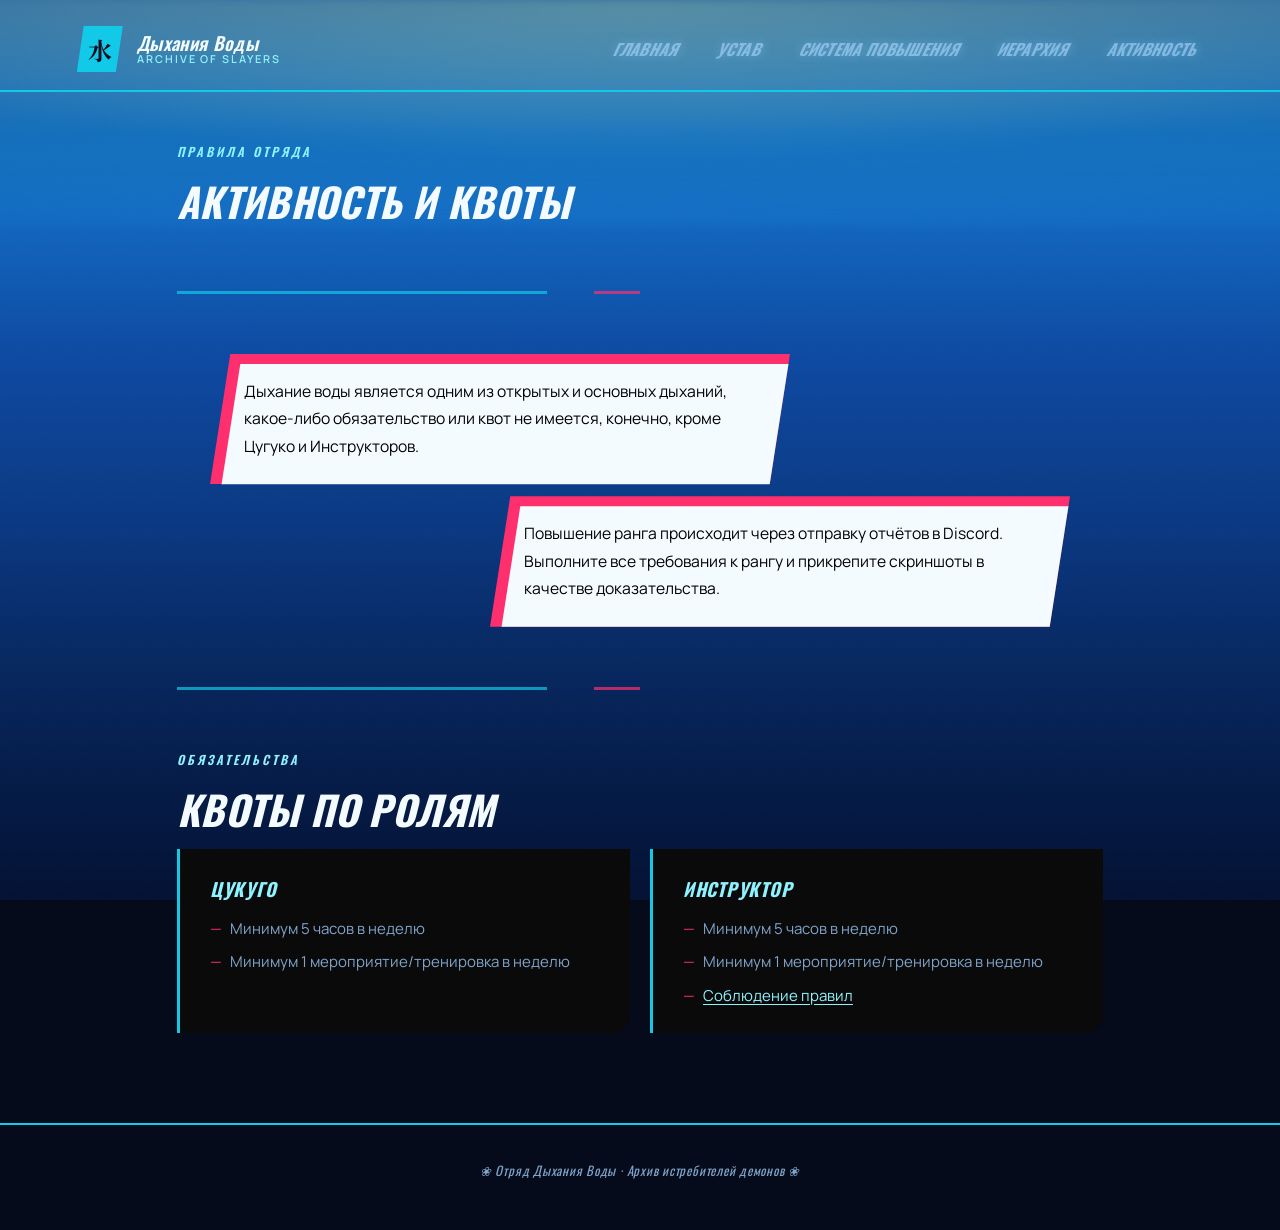
==== activity.html @ cb14189d "Add files via upload" ====
<!DOCTYPE html>
<html lang="ru">
<head>
<meta charset="UTF-8">
<meta name="viewport" content="width=device-width, initial-scale=1.0">
<title>Активность | Отряд Дыхания Воды</title>
<link rel="stylesheet" href="style.css">
</head>
<body>

<div class="p3-bg">
  <div class="water-surface"></div>
  <div class="water-glow"></div>

  <div class="p3-shard shard-pink" style="left: 15%; top: 60%; --size: 18px; --delay: 0s; --dur: 7s;"></div>
  <div class="p3-shard shard-blue" style="left: 25%; top: 30%; --size: 24px; --delay: -2s; --dur: 9s;"></div>
  <div class="p3-shard shard-purple" style="left: 45%; top: 75%; --size: 14px; --delay: -4s; --dur: 6s;"></div>
  <div class="p3-shard shard-pink" style="left: 65%; top: 20%; --size: 22px; --delay: -1s; --dur: 11s;"></div>
  <div class="p3-shard shard-blue" style="left: 80%; top: 55%; --size: 16px; --delay: -5s; --dur: 8s;"></div>
  <div class="p3-shard shard-purple" style="left: 90%; top: 15%; --size: 28px; --delay: -3s; --dur: 12s;"></div>
</div>

<header>
  <div class="brand">
    <div class="kanji jp-mark">水</div>
    <div class="brand-text">
      <div class="title">Дыхания Воды</div>
      <div class="sub">Archive of Slayers</div>
    </div>
  </div>
  <nav>
    <a class="nav-btn" href="index.html">Главная</a>
    <a class="nav-btn" href="https://project23303446.tilda.ws/" target="_blank" rel="noopener">Устав</a>
    <a class="nav-btn" href="promotion.html">Система повышения</a>
    <a class="nav-btn" href="hierarchy.html">Иерархия</a>
    <a class="nav-btn current" href="activity.html">Активность</a>
  </nav>
</header>

<main>

  <section style="padding-top:50px;">
    <div class="eyebrow">Правила отряда</div>
    <h1 class="section-title">Активность и квоты</h1>
  </section>

  <div class="divider"></div>

  <section>
    <div class="activity-blocks">
      <!-- БЛОК 1 — СЛЕВА -->
      <div class="p3-textblock p3-textblock-left">
        Дыхание воды является одним из открытых и основных дыханий, какое-либо обязательство или квот не имеется, конечно, кроме Цугуко и Инструкторов.
      </div>

      <!-- БЛОК 2 — СПРАВА (чуть выше и ближе) -->
      <div class="p3-textblock p3-textblock-right" style="margin-top:-8px;">
        Повышение ранга происходит через отправку отчётов в Discord. Выполните все требования к рангу и прикрепите скриншоты в качестве доказательства.
      </div>
    </div>
  </section>

  <div class="divider"></div>

  <section>
    <div class="eyebrow">Обязательства</div>
    <h2 class="section-title">Квоты по ролям</h2>
    <div class="role-grid">
      <div class="role-panel">
        <h3>Цукуго</h3>
        <ul>
          <li>Минимум 5 часов в неделю</li>
          <li>Минимум 1 мероприятие/тренировка в неделю</li>
        </ul>
      </div>
      <div class="role-panel">
        <h3>Инструктор</h3>
        <ul>
          <li>Минимум 5 часов в неделю</li>
          <li>Минимум 1 мероприятие/тренировка в неделю</li>
          <li><a href="https://project23303446.tilda.ws/page127475856.html" target="_blank" rel="noopener">Соблюдение правил</a></li>
        </ul>
      </div>
    </div>
  </section>

</main>

<footer>❀ Отряд Дыхания Воды · Архив истребителей демонов ❀</footer>

</body>
</html>
---- style.css ----
@import url('https://fonts.googleapis.com/css2?family=Oswald:wght@400;500;600;700&family=Manrope:wght@400;500;600;700;800&family=Noto+Serif+JP:wght@500;700&display=swap');

:root{
  --void:#050b1a;
  --deep:#0a1e42;
  --panel:#0d2851;
  --navy-block:#0a2a6b;
  --cyan:#12c9e8;
  --cyan-bright:#8ff2ff;
  --white:#f4fbff;
  --pink:#ff2f6e;
  --mist:#7fa3c9;
  --line:rgba(140,220,240,0.18);
  --glow:0 0 40px rgba(18,201,232,0.35);
  --radius:0px;
  --skew:-9deg;

  --foam:var(--white);
  --foam-bright:var(--white);
  --water-light:var(--cyan-bright);
  --water:var(--cyan);
}

*{box-sizing:border-box;}
html{scroll-behavior:smooth;}
body{
  margin:0;
  background: var(--void);
  color:var(--mist);
  font-family:'Manrope',sans-serif;
  min-height:100vh;
  overflow-x:hidden;
  position:relative;
}

body::before{
  content:"";
  position:fixed;
  inset:0;
  pointer-events:none;
  z-index:2;
  background:repeating-linear-gradient(
    115deg,
    rgba(255,255,255,0.012) 0px,
    rgba(255,255,255,0.012) 1px,
    transparent 2px,
    transparent 4px
  );
  mix-blend-mode:overlay;
}

body::after{
  content:"";
  position:fixed;
  inset:0;
  z-index:0;
  pointer-events:none;
  background:linear-gradient(180deg, rgba(3,9,22,0.4) 0%, rgba(3,9,22,0.1) 25%, rgba(3,9,22,0.15) 60%, rgba(3,9,22,0.4) 100%);
}

h1,h2,h3{
  font-family:'Oswald',sans-serif;
  color:var(--white);
  margin:0;
  text-transform:uppercase;
  letter-spacing:.01em;
  font-style:italic;
}

.jp-mark{
  font-family:'Noto Serif JP',serif;
  font-style:normal;
}

a{color:inherit;text-decoration:none;}

/* ============ АУТЕНТИЧНЫЙ ФОН PERSONA 3 RELOAD ============ */
.p3-bg {
  position: fixed;
  inset: 0;
  z-index: -2;
  overflow: hidden;
  background: linear-gradient(180deg, #1fa2ff 0%, #1053b5 40%, #051949 100%);
  pointer-events: none;
}

.water-surface {
  position: absolute;
  top: 0;
  left: -50%;
  width: 200%;
  height: 25vh;
  background: radial-gradient(ellipse at top, rgba(142, 241, 255, 0.7) 0%, rgba(31, 162, 255, 0.3) 50%, transparent 100%);
  filter: blur(4px);
  animation: water-ripple 12s ease-in-out infinite alternate;
  transform-origin: center top;
}

.water-glow {
  position: absolute;
  top: 0;
  left: 0;
  width: 100%;
  height: 15vh;
  background: linear-gradient(180deg, rgba(255,255,255,0.4) 0%, rgba(31,162,255,0) 100%);
  opacity: 0.6;
  animation: pulse-glow 4s ease-in-out infinite alternate;
}

@keyframes water-ripple {
  0% { transform: scaleX(1) skewX(-5deg) translateY(0); }
  50% { transform: scaleX(1.1) skewX(5deg) translateY(-10px); }
  100% { transform: scaleX(0.9) skewX(-3deg) translateY(-5px); }
}

@keyframes pulse-glow {
  0% { opacity: 0.4; }
  100% { opacity: 0.7; }
}

/* ============ ГЕОМЕТРИЧЕСКИЕ ОСКОЛКИ СТЕКЛА ============ */
.p3-shard {
  position: absolute;
  width: var(--size);
  height: calc(var(--size) * 1.3);
  background: currentColor;
  animation: float-shard var(--dur) linear infinite;
  animation-delay: var(--delay);
  opacity: 0;
}

.shard-pink { color: rgba(255, 33, 144, 0.65); clip-path: polygon(30% 0%, 100% 40%, 70% 100%, 0% 70%); }
.shard-blue { color: rgba(0, 221, 255, 0.6); clip-path: polygon(50% 0%, 100% 100%, 0% 80%); }
.shard-purple { color: rgba(160, 32, 240, 0.55); clip-path: polygon(0% 20%, 80% 0%, 100% 70%, 20% 100%); }

@keyframes float-shard {
  0% { transform: translateY(120vh) rotate(0deg) rotateX(0deg); opacity: 0; }
  10% { opacity: 1; }
  85% { opacity: 1; }
  100% { transform: translateY(-20vh) rotate(360deg) rotateX(180deg); opacity: 0; }
}

header{
  display:flex;
  align-items:center;
  justify-content:space-between;
  padding:26px 6vw 18px;
  border-bottom:2px solid var(--cyan);
  flex-wrap:wrap;
  gap:18px;
  position:relative;
  z-index:3;
}
.brand{
  display:flex;
  align-items:center;
  gap:14px;
}
.brand .kanji{
  font-size:1.5rem;
  color:var(--void);
  width:46px;height:46px;
  display:flex;align-items:center;justify-content:center;
  background:var(--cyan);
  clip-path:polygon(15% 0, 100% 0, 85% 100%, 0 100%);
  font-weight:700;
}
.brand-text{line-height:1.1;}
.brand-text .title{
  font-family:'Oswald',sans-serif;
  font-style:italic;
  font-weight:600;
  font-size:1.15rem;
  color:var(--white);
  letter-spacing:.02em;
}
.brand-text .sub{font-size:0.68rem;color:var(--cyan-bright);letter-spacing:.18em;text-transform:uppercase;font-weight:600;}

nav{display:flex;gap:26px;flex-wrap:wrap;align-items:center;}
.nav-btn{
  position:relative;
  isolation:isolate;
  padding:10px 6px;
  border:none;
  background:none;
  color:rgba(170,215,250,0.6);
  font-family:'Oswald',sans-serif;
  font-style:italic;
  font-weight:700;
  font-size:1rem;
  letter-spacing:.02em;
  text-transform:uppercase;
  text-shadow:0 0 10px rgba(140,205,255,0.45);
  transform:skewX(-12deg);
  display:inline-block;
  transition:color .22s ease, transform .3s cubic-bezier(.22,.9,.3,1.2), text-shadow .22s ease;
  cursor:pointer;
}
.nav-btn::before,
.nav-btn::after{
  content:"";
  position:absolute;
  z-index:-1;
  opacity:0;
  transform:scaleX(0);
  transform-origin:0% 50%;
  transition:transform .34s cubic-bezier(.22,.9,.3,1.2), opacity .2s ease;
  pointer-events:none;
}
.nav-btn::before{
  inset:-16px -48px -14px -22px;
  background:var(--pink);
  clip-path:polygon(0% 0%, 0% 100%, 100% 50%);
}
.nav-btn::after{
  inset:-10px -40px -8px -16px;
  background:var(--white);
  clip-path:polygon(0% 0%, 0% 100%, 100% 50%);
  transition-delay:.03s;
}
.nav-btn:hover{
  color:#0a0a0a;
  text-shadow:none;
  transform:skewX(-12deg) scale(1.22);
}
.nav-btn:hover::before,
.nav-btn:hover::after{
  opacity:1;
  transform:scaleX(1);
}

main{max-width:1080px;margin:0 auto;padding:0 6vw 90px;position:relative;z-index:1;}
.eyebrow{
  font-family:'Oswald',sans-serif;
  font-style:italic;
  font-size:0.78rem;
  letter-spacing:.24em;
  text-transform:uppercase;
  color:var(--cyan-bright);
  margin-bottom:10px;
  font-weight:600;
}
.section-title{font-size:clamp(1.7rem,3.4vw,2.5rem);margin-bottom:8px;}
.section-desc{color:var(--mist);max-width:620px;margin-bottom:36px;line-height:1.6;font-style:normal;}

.divider{
  height:3px;
  margin:60px 0;
  background:linear-gradient(90deg, var(--cyan) 0%, var(--cyan) 40%, transparent 40%, transparent 45%, var(--pink) 45%, var(--pink) 50%, transparent 50%);
  opacity:0.7;
}

footer{
  text-align:center;
  padding:36px 20px 50px;
  color:var(--mist);
  font-size:0.8rem;
  border-top:2px solid var(--cyan);
  letter-spacing:.06em;
  font-family:'Oswald',sans-serif;
  font-style:italic;
  position:relative;
  z-index:1;
}

.panel{
  background:#0a0a0a;
  color:#f4fbff;
  border:none;
  border-radius:8px;
  padding:24px 28px 20px;
  position:relative;
  z-index:1;
  overflow:visible;
  transition:background .2s ease, color .2s ease;
}
.panel::after{
  content:"";
  position:absolute;
  inset:0;
  background:#fbfeff;
  border-radius:inherit;
  transform:translate(5px,5px);
  z-index:-1;
  opacity:0;
  transition:opacity .25s ease, transform .25s ease;
}
.panel:hover{background:var(--pillar-color, #e6222f);color:#0a0d14;}
.panel:hover::after{opacity:1;}
.panel h3{font-style:italic;}
.pillar-card{
  display:flex;
  align-items:center;
  justify-content:space-between;
  gap:12px;
}
.pillar-icon{
  font-size:1.4rem;
  flex-shrink:0;
  opacity:0.9;
}

.forms-grid{
  display:grid;
  grid-template-columns:repeat(auto-fill,minmax(230px,1fr));
  gap:16px;
  align-items:start;
}
.form-card{
  background:linear-gradient(120deg, rgba(13,40,81,0.75), rgba(10,30,66,0.45));
  border-left:3px solid var(--cyan);
  padding:22px 26px;
  clip-path:polygon(0 0, 100% 0, 100% 94%, 97% 100%, 0 100%);
  transition:border-color .25s ease, background .25s ease;
  cursor:default;
}
.form-card:hover{
  border-left-color:var(--pink);
  background:linear-gradient(120deg, rgba(18,58,105,0.85), rgba(13,40,81,0.55));
}
.form-head{
  color:var(--white);
  font-weight:600;
  font-size:0.98rem;
}
.form-head strong{color:var(--cyan-bright);margin-right:6px;}
.form-desc{
  max-height:0;
  opacity:0;
  overflow:hidden;
  margin-top:0;
  color:var(--mist);
  font-size:0.86rem;
  line-height:1.65;
  font-style:normal;
  transition:max-height .45s ease, opacity .35s ease, margin-top .35s ease;
}
.form-card:hover .form-desc{
  max-height:260px;
  opacity:1;
  margin-top:12px;
}

@media (max-width:640px){
  header{padding:22px 5vw 16px;}
  main{padding:0 5vw 70px;}
  .nav-btn{padding:6px 3px;font-size:0.86rem;}
  nav{gap:18px;}
}

/* ============ РАНГОВЫЕ КАРТОЧКИ ============ */
.scatter-wrap{
  position:relative;
  margin:70px 0;
  display:flex;
  flex-direction:column;
  gap:34px;
}
.rank-card3{
  width:min(430px,94%);
  background:linear-gradient(180deg,#fbfeff,#eaf5fb);
  box-shadow:0 18px 40px rgba(0,0,0,0.35);
  position:relative;
  padding-top:12px;
}
.rank-card3.tilt-a{transform:rotate(-2.2deg);}
.rank-card3.tilt-b{transform:rotate(1.6deg);}
.rank-card3.tilt-c{transform:rotate(-1.2deg);}
.rank-card3.tilt-a .card-tasks{transform:rotate(2.2deg);}
.rank-card3.tilt-b .card-tasks{transform:rotate(-1.6deg);}
.rank-card3.tilt-c .card-tasks{transform:rotate(1.2deg);}
.scatter-l{margin-right:auto;}
.scatter-r{margin-left:auto;}

.cb-corner, .cb-flag, .cb-flag2 { display: none !important; }

.card-black{
  position: relative !important;
  background: linear-gradient(100deg,#050505,#161616) !important;
  padding: 14px 26px 30px !important;
  cursor: pointer;
  user-select: none;
  display: flex;
  align-items: flex-start;
  gap: 12px;
  clip-path: none !important; 
  border-radius: 0 !important;
  z-index: 2;
  margin-top: -4px;
  overflow: visible !important;
}

.card-black::after {
  content: "";
  position: absolute;
  bottom: -31px; 
  left: 30px;    
  width: 210px;  
  height: 90px; 
  background: #090909; 
  transform: rotate(-18deg);
  pointer-events: none;
  z-index: -1; 
}

.cb-arrow{
  width: 0 !important;
  height: 0 !important;
  flex-shrink: 0;
  border: none !important;
  background: transparent !important;
  border-left: 12px solid transparent !important;
  border-right: 12px solid transparent !important;
  border-top: 18px solid var(--pink) !important;
  transition: transform .3s ease;
  cursor: pointer;
  padding: 0;
  position: absolute !important;
  right: 6px !important;
  top: 12px !important;
  margin: 0 !important;
  z-index: 5;
}
.rank-card3.open .cb-arrow{ transform: rotate(180deg) !important; }

.cb-ico{color:var(--cyan);font-size:1.1rem;flex-shrink:0;margin-top:2px;}
.cb-title{flex:1;text-align:center;}
.cb-title b{
  display:block;
  font-family:'Oswald',sans-serif;
  font-style:italic;
  font-weight:700;
  font-size:1.15rem;
  color:var(--white);
  text-transform:uppercase;
}
.cb-cd{
  display:block;
  font-family:'Manrope',sans-serif;
  font-size:0.7rem;
  color:var(--cyan-bright);
  letter-spacing:.05em;
  margin-top:3px;
}

.card-white{padding:22px 26px 6px;}
.rank-row{display:flex;align-items:baseline;justify-content:center;gap:12px;}
.rank-name2{
  font-family:'Oswald',sans-serif;
  font-style:italic;
  font-weight:700;
  font-size:1.5rem;
  color:#0a0d14;
  text-transform:uppercase;
}
.rank-tag2{
  font-family:'Oswald',sans-serif;
  font-style:italic;
  font-weight:700;
  font-size:1.4rem;
  letter-spacing:.04em;
  color:#0a0d14;
}
.rank-stars-row{
  display:flex;
  align-items:center;
  justify-content:center;
  gap:14px;
  margin-top:4px;
}
.star-filled{color:#3a4753;letter-spacing:3px;font-size:1.5rem;}
.star-empty{color:#b6bfc8;letter-spacing:3px;font-size:1.5rem;}
.rank-num2{
  font-family:'Oswald',sans-serif;
  font-style:italic;
  font-weight:700;
  font-size:1.9rem;
  color:#0a0d14;
}

.card-tasks{
  max-height:0;
  overflow:hidden;
  transition:max-height .45s ease;
}
.rank-card3.open .card-tasks{max-height:800px;}

.task-row{
  padding:12px 4px;
  border-top:1px solid rgba(10,40,80,0.1);
}
.tb-main{
  display:flex;
  align-items:stretch;
  gap:14px;
}
.task-pill{
  position:relative;
  background:rgb(7,86,241);
  color:var(--white);
  overflow: hidden;
  clip-path:polygon(14% 0,100% 0,84% 100%,0 100%);
  padding:14px 22px 10px 22px;
  display:flex;
  align-items:center;
  gap:9px;
  flex-shrink:0;
  min-width:140px;
  z-index: 2;
}

/* Скрываем лишнюю цифру слева */
.task-pill .tb-num-in {
  display: none !important;
}

.task-pill .frac{
  font-family:'Oswald',sans-serif;
  font-style:italic;
  font-weight:700;
  font-size:1.35rem;
}
.task-pill .sun-tri{
  width:20px;height:18px;
  background:var(--white);
  clip-path:polygon(0 0,100% 0,50% 100%);
  flex-shrink:0;
  display:flex;
  align-items:flex-start;
  justify-content:center;
  padding-top:1px;
}
.task-pill .sun-tri span{color:#d81c2e;font-size:0.62rem;font-weight:800;line-height:1;}
.task-pill .tmoon{
  width:18px;height:18px;
  border-radius:50%;
  background:radial-gradient(circle at 65% 50%, #0a0a0a 55%, #f4e04d 58%);
  flex-shrink:0;
  margin-left:auto;
}
.task-text-wrap{flex:1;min-width:0;}

.tt-tag{
  display:block;
  width:calc(100% + 45px);
  box-sizing:border-box;
  background:#0a0a0a;
  color:#eaf6fb;
  font-size:0.7rem;
  letter-spacing:.1em;
  padding: 2px 12px 2px 20px;
  margin-bottom:5px;
  font-family:'Manrope',sans-serif;
  margin-left: -30px;
  clip-path: none;
}
.task-text{
  background:var(--white);
  color:#0a0d14;
  padding:8px 14px;
  font-family:'Oswald',sans-serif;
  font-style:italic;
  font-weight:700;
  font-size:0.92rem;
  line-height:1.3;
}

.diag-glint{
  position:relative;
  height:0;
}
.diag-glint span{
  position:absolute;
  width:2px;
  background:linear-gradient(to bottom, rgba(200,224,245,0.05), rgba(200,224,245,0.65), rgba(200,224,245,0.05));
}
.diag-glint.dg-rl{left:62%;top:-52px;}
.diag-glint.dg-rl span{height:70px;transform:rotate(35deg);}
.diag-glint.dg-lr{left:36%;top:-52px;}
.diag-glint.dg-lr span{height:70px;transform:rotate(-35deg);}

.block-divider2{
  display:flex;
  align-items:center;
  gap:18px;
  height:6px;
  margin:20px 0 50px;
  max-width:520px;
  margin-left:auto;
  margin-right:auto;
}
.block-divider2 .b{flex:1;background:var(--cyan);border-radius:3px;box-shadow:0 0 14px rgba(18,201,232,0.7);}
.block-divider2 .r{flex:1;background:var(--pink);border-radius:3px;box-shadow:0 0 14px rgba(255,47,110,0.7);}

@media (max-width:640px){
  .rank-card3{width:100%;}
  .rank-card3.tilt-a,.rank-card3.tilt-b,.rank-card3.tilt-c{transform:none;}
  .scatter-l,.scatter-r{margin-left:0;margin-right:0;}
  .diag-glint{display:none;}
}

/* ============================================================
   ТЕКСТОВЫЕ БЛОКИ (КРАСНЫЙ ПОВЕРХ БЕЛОГО)
   ============================================================ */
.p3-textblock {
  position: relative;
  display: block;
  background: #ff2f6e !important;  /* КРАСНЫЙ фон (спереди) */
  color: #000000 !important;       /* Чёрный текст */
  max-width: 640px;
  margin: 0 0 36px;
  padding: 24px 34px;
  line-height: 1.75;
  font-style: normal;
  font-size: 0.98rem;
  clip-path: polygon(3.5% 0, 100% 0, 96.5% 100%, 0% 100%);
  transition: transform 0.35s cubic-bezier(0.22, 0.9, 0.3, 1.2);
  cursor: default;
  box-shadow: 0 4px 20px rgba(0, 0, 0, 0.3);
  z-index: 10 !important;
  isolation: isolate;
}

/* БЕЛАЯ подложка СЗАДИ красного блока */
.p3-textblock::before {
  content: "";
  position: absolute;
  inset: 0;
  background: #f4fbff !important;  /* БЕЛЫЙ цвет (сзади) */
  clip-path: polygon(3.5% 0, 100% 0, 96.5% 100%, 0% 100%);
  transform: translate(10px, 10px);
  transition: transform 0.35s cubic-bezier(0.22, 0.9, 0.3, 1.2);
  z-index: -1 !important;
}

/* При наведении увеличиваются ОБА блока */
.p3-textblock:hover {
  transform: scale(1.04);
}

.p3-textblock:hover::before {
  transform: translate(14px, 14px) scale(1.04);
}

/* Специальные классы для выравнивания в activity.html */
.p3-textblock-left {
  margin-right: auto;
  margin-left: 0;
}

.p3-textblock-right {
  margin-left: auto;
  margin-right: 0;
}

/* Для вкладки Activity — блоки ближе друг к другу */
.activity-blocks {
  display: flex;
  flex-direction: column;
  gap: 20px;
  max-width: 860px;
  margin: 0 auto;
}

.activity-blocks .p3-textblock {
  max-width: 580px;
  margin-bottom: 0;
}

.activity-blocks .p3-textblock-left {
  align-self: flex-start;
}

.activity-blocks .p3-textblock-right {
  align-self: flex-end;
  margin-top: -8px;
}

/* ============================================================
   КВОТЫ ПО РОЛЯМ (ЦУГУКО И ИНСТРУКТОР)
   ============================================================ */
.role-grid {
  display: grid;
  grid-template-columns: repeat(auto-fit, minmax(260px, 1fr));
  gap: 20px;
  margin-top: 10px;
}

.role-panel {
  background: #0a0a0a;
  color: #f4fbff;
  padding: 26px 30px;
  border-left: 3px solid #12c9e8;
  clip-path: polygon(0 0, 100% 0, 100% 94%, 97% 100%, 0 100%);
  transition: border-color 0.25s ease, background 0.25s ease;
}

.role-panel:hover {
  border-left-color: #ff2f6e;
  background: #111;
}

.role-panel h3 {
  color: #8ff2ff;
  font-size: 1.15rem;
  margin-bottom: 16px;
  font-family: 'Oswald', sans-serif;
  font-style: italic;
  text-transform: uppercase;
  letter-spacing: 0.04em;
}

.role-panel ul {
  list-style: none;
  margin: 0;
  padding: 0;
  display: flex;
  flex-direction: column;
  gap: 11px;
}

.role-panel li {
  position: relative;
  padding-left: 20px;
  color: #7fa3c9;
  line-height: 1.5;
  font-size: 0.94rem;
}

.role-panel li::before {
  content: "—";
  position: absolute;
  left: 0;
  color: #ff2f6e;
}

.role-panel li a {
  color: #8ff2ff;
  text-decoration: underline;
  text-underline-offset: 3px;
  transition: color 0.2s ease;
}

.role-panel li a:hover {
  color: #f4fbff;
}

/* ============================================================
   АДАПТИВНОСТЬ
   ============================================================ */
@media (max-width: 768px) {
  .activity-blocks .p3-textblock-left,
  .activity-blocks .p3-textblock-right {
    align-self: center;
    max-width: 94%;
  }
  .activity-blocks .p3-textblock-right {
    margin-top: 0;
  }
  .p3-textblock:hover {
    transform: scale(1.02);
  }
  .p3-textblock:hover::before {
    transform: translate(10px, 10px) scale(1.02);
  }
  .role-grid {
    grid-template-columns: 1fr;
  }
}
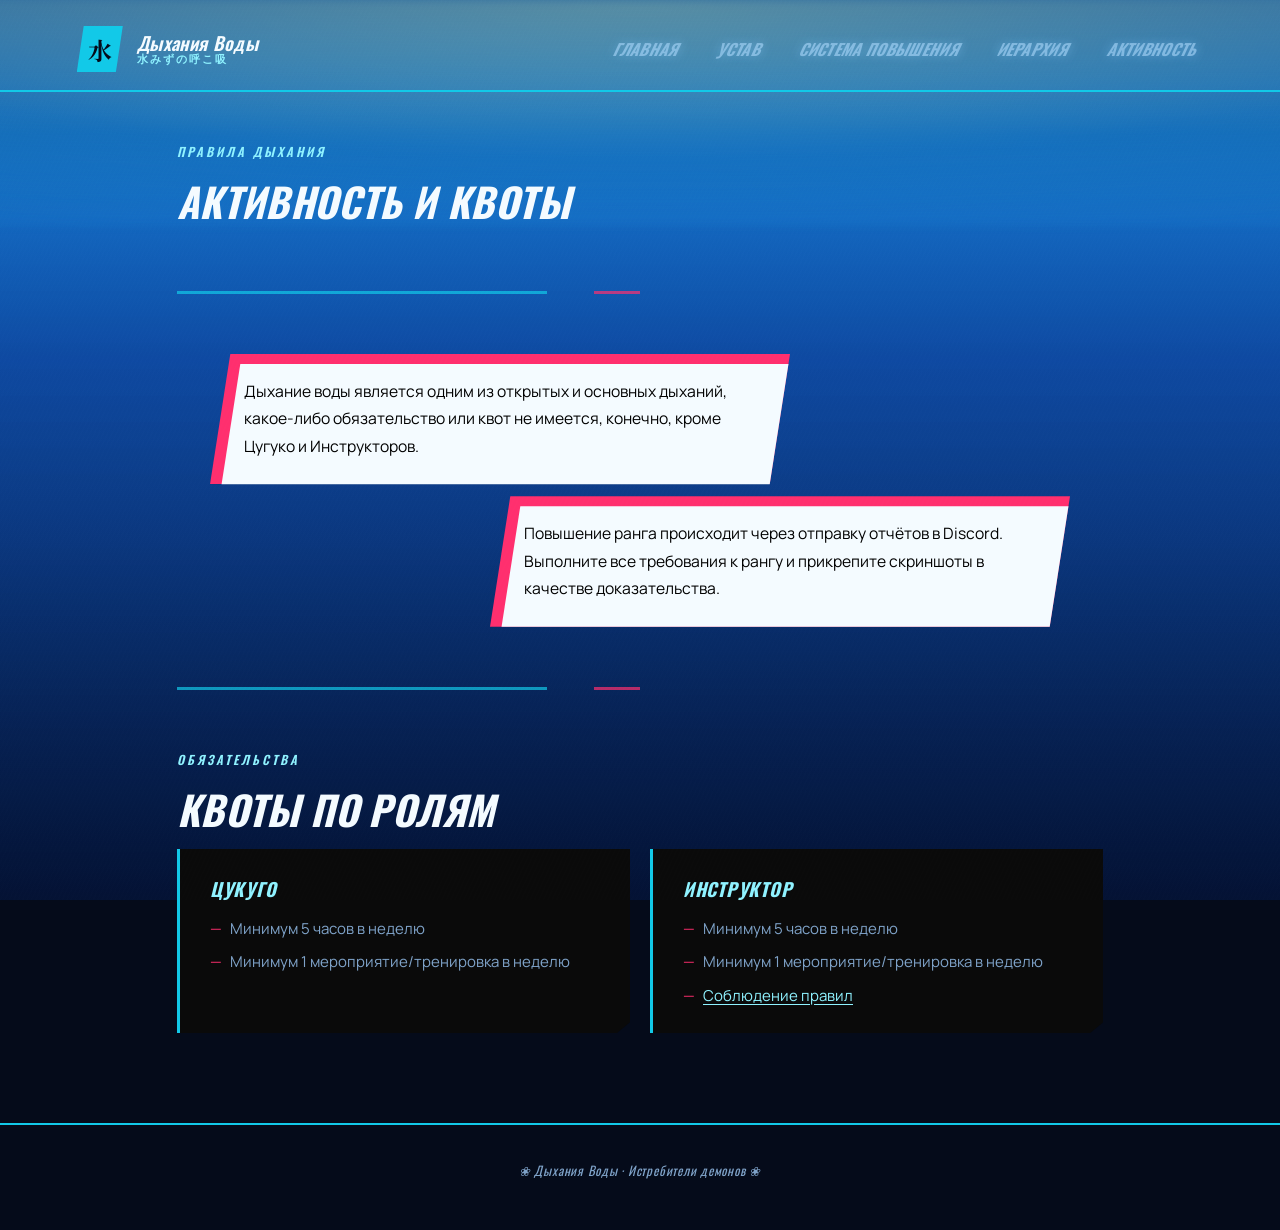
==== commit 3018eddf: "Update activity.html" ====
--- a/activity.html
+++ b/activity.html
@@ -3,7 +3,7 @@
 <head>
 <meta charset="UTF-8">
 <meta name="viewport" content="width=device-width, initial-scale=1.0">
-<title>Активность | Отряд Дыхания Воды</title>
+<title>Активность | Дыхание Воды</title>
 <link rel="stylesheet" href="style.css">
 </head>
 <body>
@@ -25,7 +25,7 @@
     <div class="kanji jp-mark">水</div>
     <div class="brand-text">
       <div class="title">Дыхания Воды</div>
-      <div class="sub">Archive of Slayers</div>
+      <div class="sub">水みずの呼こ吸</div>
     </div>
   </div>
   <nav>
@@ -40,7 +40,7 @@
 <main>
 
   <section style="padding-top:50px;">
-    <div class="eyebrow">Правила отряда</div>
+    <div class="eyebrow">Правила дыхания</div>
     <h1 class="section-title">Активность и квоты</h1>
   </section>
 
@@ -86,7 +86,7 @@
 
 </main>
 
-<footer>❀ Отряд Дыхания Воды · Архив истребителей демонов ❀</footer>
+<footer>❀ Дыхания Воды · Истребители демонов ❀</footer>
 
 </body>
-</html>+</html>
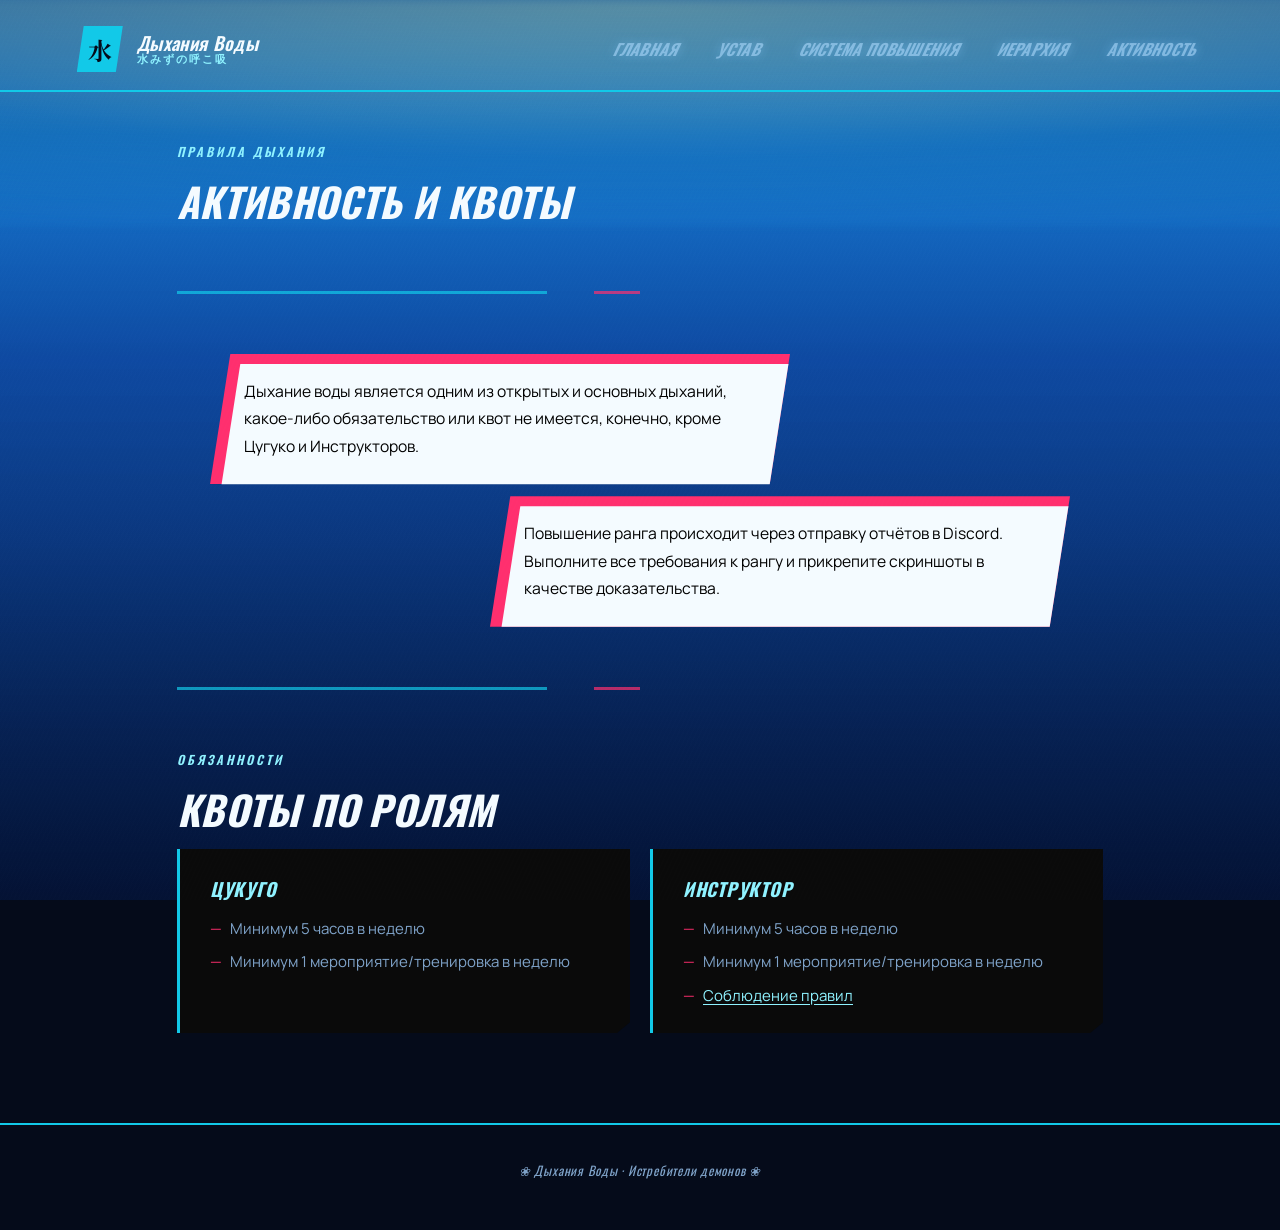
==== commit c7f4bd0b: "Update activity.html" ====
--- a/activity.html
+++ b/activity.html
@@ -63,7 +63,7 @@
   <div class="divider"></div>
 
   <section>
-    <div class="eyebrow">Обязательства</div>
+    <div class="eyebrow">Обязанности</div>
     <h2 class="section-title">Квоты по ролям</h2>
     <div class="role-grid">
       <div class="role-panel">
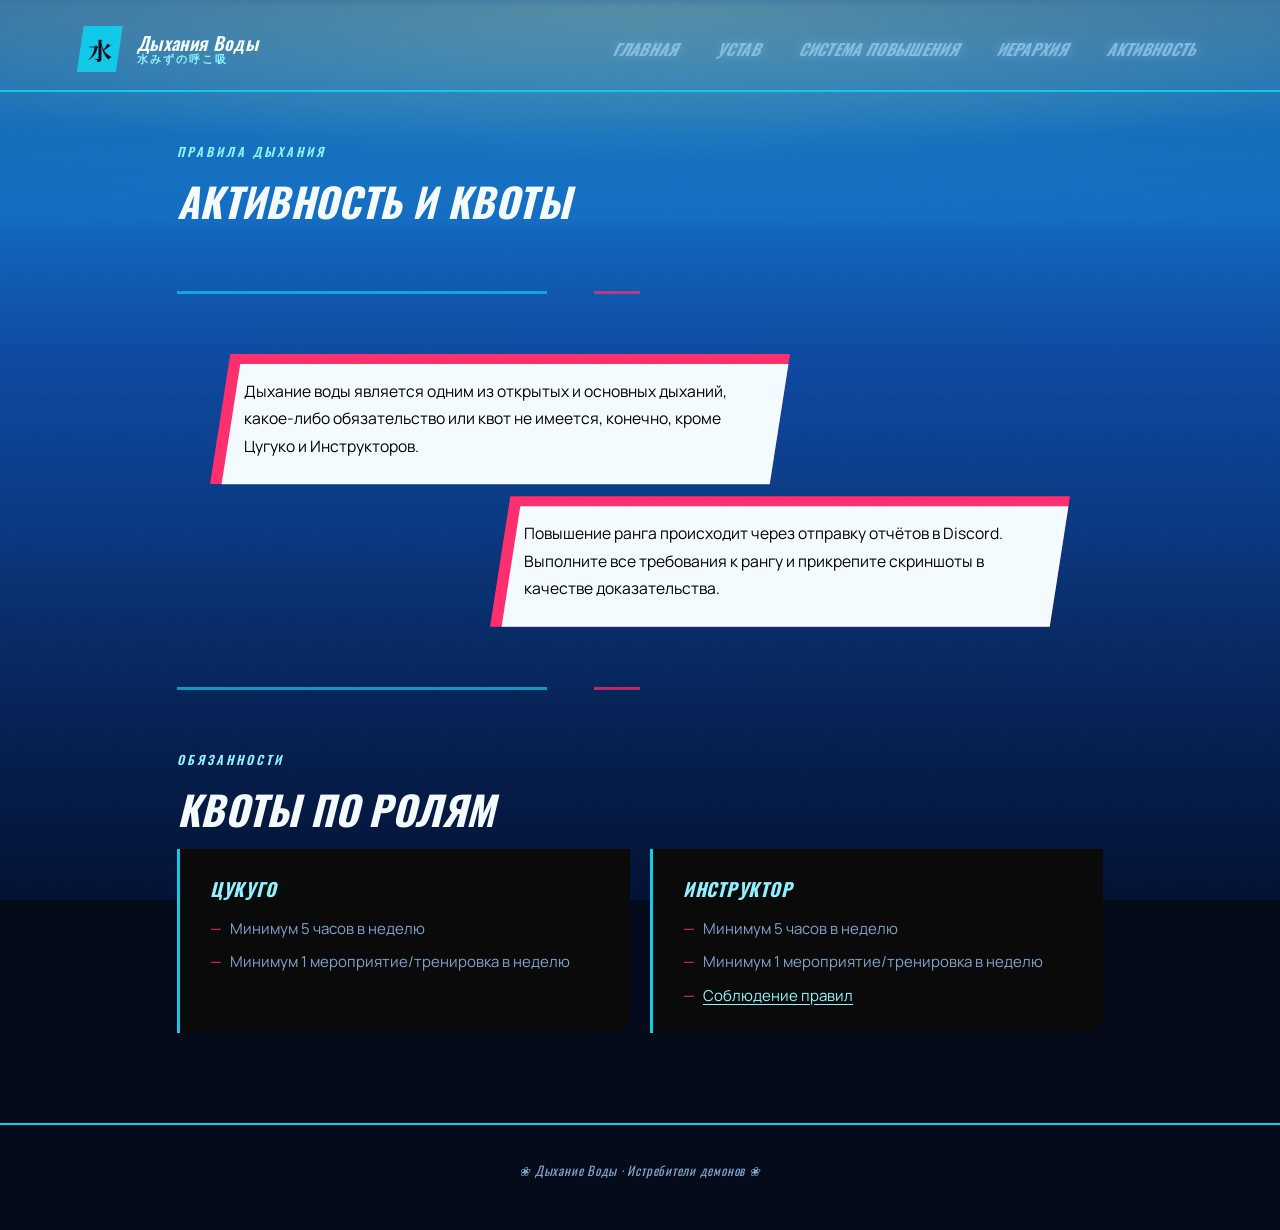
==== commit 26c9eda3: "Update activity.html" ====
--- a/activity.html
+++ b/activity.html
@@ -86,7 +86,7 @@
 
 </main>
 
-<footer>❀ Дыхания Воды · Истребители демонов ❀</footer>
+<footer>❀ Дыхание Воды · Истребители демонов ❀</footer>
 
 </body>
 </html>
